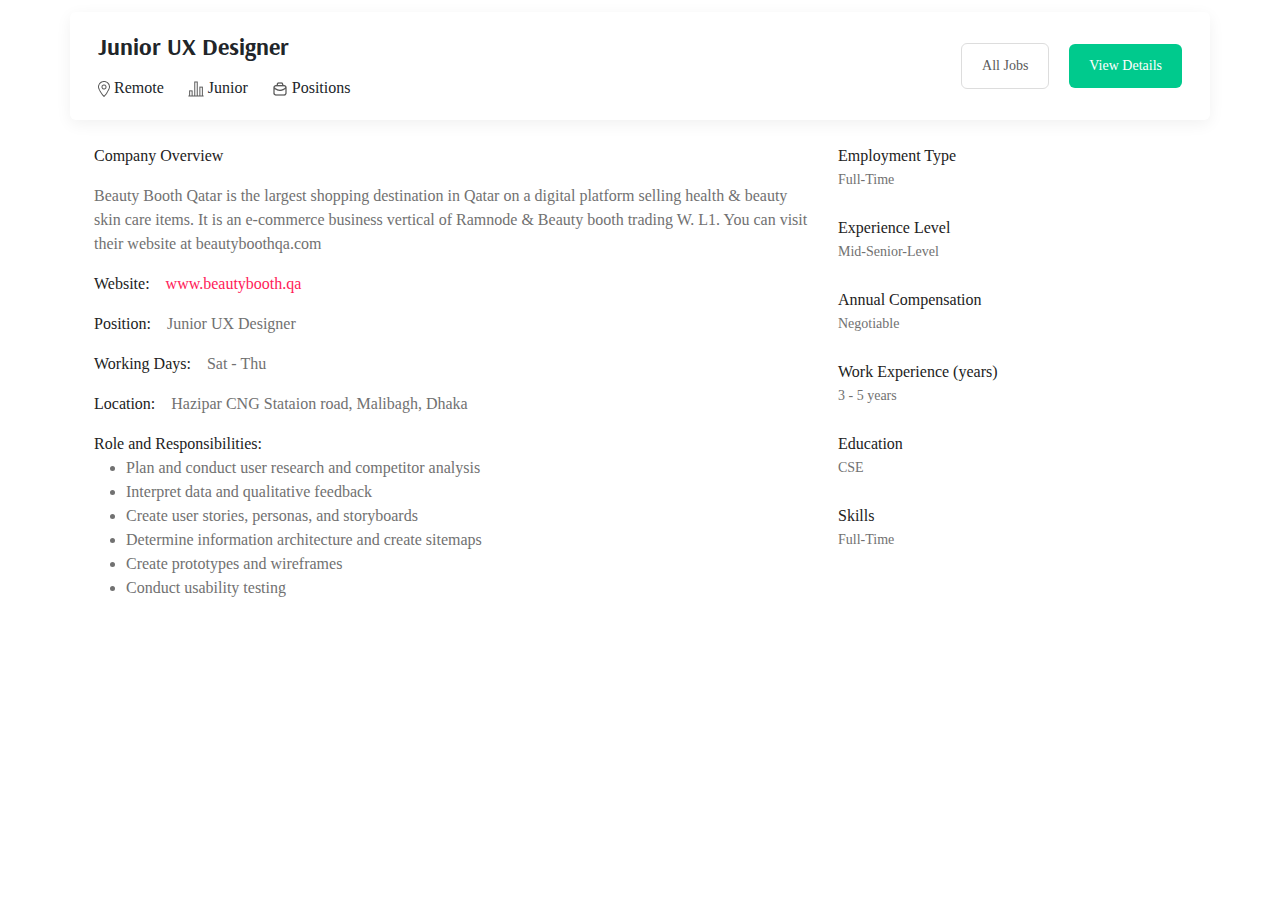
==== career-view.html @ 414e376a "start working with responsive career-view page" ====
<!DOCTYPE html>
<html lang="en">
  <head>
    <meta charset="utf-8" />
    <meta name="viewport" content="width=device-width, initial-scale=1" />
    <title>Bootstrap demo</title>
    <link
      href="https://cdn.jsdelivr.net/npm/bootstrap@5.3.3/dist/css/bootstrap.min.css"
      rel="stylesheet"
      integrity="sha384-QWTKZyjpPEjISv5WaRU9OFeRpok6YctnYmDr5pNlyT2bRjXh0JMhjY6hW+ALEwIH"
      crossorigin="anonymous"
    />
    <link rel="stylesheet" href="style.css" />
  </head>
  <body>

    <div class="container box-margin shadow-md rounded box-padding">
      <div class="row">
        <div class="col-12 col-md-8 d-flex flex-column align-items-md-start align-items-sm-center align-items-start" >
          <h6 class="mb-3 heading">Junior UX Designer</h6>
          <div class="d-flex gap-4">
            <div>
              <img src="./picture/location 1.png" alt="" />
              <span>Remote</span>
            </div>
            <div>
              <img src="./picture/graph-chart 1.png" alt="" />
              <span>Junior</span>
            </div>
            <div>
              <img src="./picture/briefcase-alt 1.png" alt="" />
              <span>Positions</span>
            </div>
          </div>
        </div>
        <div class="col-12 col-md-4 d-flex align-items-center justify-content-md-end justify-content-sm-center gap-20 mt-20 mt-lg-0">
          <button class="trans-btn p-12">All Jobs</button>
          <button class="green-btn p-12">View Details</button>
        </div>
      </div>
    </div>



    
    <div class="container p-4">
      <div class="row d-flex gap-3 gap-lg-0">
        <div class="col-12 col-lg-8 d-flex flex-column gap-3">
          <h4 class="career-view-heading">Company Overview</h4>
          <p class="career-view-para">Beauty Booth Qatar is the largest shopping destination in Qatar on a digital platform selling health & beauty skin care items. It is an e-commerce business vertical of Ramnode & Beauty booth trading W. L1. You can visit their website at beautyboothqa.com</p>
          <div class="d-flex gap-3">
            <h4 class="career-view-heading">Website: </h4>
            <span class="link">www.beautybooth.qa</span>
          </div>
          <div class="d-flex gap-3">
            <h4 class="career-view-heading">Position: </h4>
            <p class="career-view-para">Junior UX Designer</p>
          </div>
          <div class="d-flex gap-3">
            <h4 class="career-view-heading">Working Days:</h4>
            <p class="career-view-para">Sat - Thu</p>
          </div>
          <div class="d-flex gap-3">
            <h4 class="career-view-heading">Location:</h4>
            <p class="career-view-para">Hazipar CNG Stataion road, Malibagh, Dhaka</p>
          </div>
          <div>
            <h4 class="career-view-heading">Role and Responsibilities:</h4>
            <ul>
              <li class="career-view-para">Plan and conduct user research and competitor analysis</li>
              <li class="career-view-para">Interpret data and qualitative feedback</li>
              <li class="career-view-para">Create user stories, personas, and storyboards</li>
              <li class="career-view-para">Determine information architecture and create sitemaps</li>
              <li class="career-view-para">Create prototypes and wireframes</li>
              <li class="career-view-para">Conduct usability testing</li>
            </ul>
          </div>
          
        </div>
        <div class="col-12 col-lg-4 d-flex flex-column gap-4">
          <div>
            <h4 class="career-view-heading">Employment Type</h4>
            <p class="right-para">Full-Time</p>
          </div>
          <div>
            <h4 class="career-view-heading">Experience Level</h4>
            <p class="right-para">Mid-Senior-Level</p>
          </div>
          <div>
            <h4 class="career-view-heading">Annual Compensation</h4>
            <p class="right-para">Negotiable</p>
          </div>
          <div>
            <h4 class="career-view-heading">Work Experience (years)</h4>
            <p class="right-para">3 - 5 years</p>
          </div>
          <div>
            <h4 class="career-view-heading">Education</h4>
            <p class="right-para">CSE</p>
          </div>
          <div>
            <h4 class="career-view-heading">Skills</h4>
            <p class="right-para">Full-Time</p>
          </div>
        </div>
      </div>
    </div>

    <script
      src="https://cdn.jsdelivr.net/npm/bootstrap@5.3.3/dist/js/bootstrap.bundle.min.js"
      integrity="sha384-YvpcrYf0tY3lHB60NNkmXc5s9fDVZLESaAA55NDzOxhy9GkcIdslK1eN7N6jIeHz"
      crossorigin="anonymous"
    ></script>
  </body>
</html>
---- style.css ----
@import url('https://fonts.googleapis.com/css2?family=Arsenal:ital,wght@0,400;0,700;1,400;1,700&display=swap');
*{
  margin: 0;
  padding: 0;
  box-sizing: border-box;
  font-family: Roboto;
}

/* gap  */
.gap-20{
  gap: 20px;
}
.gap-12{
  gap:12px;
}
.gap-6{
  gap:6px;
}


/* margin */
.mt-20{
  margin-top: 20px;
}
.mt-32{
  margin-top: 32px;
}
.mt-44{
  margin-top: 44px;
}
.mt-16{
  margin-top: 16px;
}
.mt-12{
  margin-top: 12px;
}



.heading-h3{
  font-size: 14px;
  font-weight: 500;
  color: #222222;
  line-height: 20px;
}


h1,h2,h3,h4,h5,h6,div,p{
  padding: 0;
  margin: 0;
}
.roboto{
  font-family: Roboto;
}
.heading{
  font-size: 18px;
  font-family: Arsenal;
  font-weight: 700;
  line-height: 24px;
}
.bg-background {
  background-color: #FFF3EB;
}
.bg-icon{
  background-color: #FFF3EB;
}
.boxs{
  box-shadow: 0 4 16 0 #000000 6%;
}
.green-btn, .close-btn, .trans-btn{
  border-radius: 6px;
  background-color: #00CA8D;
  font-weight: 500;
  font-size: 12px;
  color: #FFFFFF;
  line-height: 16px;
  border: 0;
  outline: 0;
  padding: 10px 20px 10px 20px;
  width: 50%;
}
.close-btn{
  background-color: #999999;
}
.trans-btn{
  background-color: #FFFFFF;
  border: 1px solid #DDDDDD;
  color: #5A5A5A;
}
.p-12{
  padding: 12px;
}
.career-view-heading{
  font-size: 1rem;
  line-height: 24px;
  font-weight: 500;
  color: #222222;
}
.career-view-para{
  font-weight: 400;
  font-size: 1rem;
  line-height: 24px;
  color: #717171;
}
.link{
  color: #FF1A58;
  font-size: 1rem;
  line-height: 24px;
  font-weight: 400;
}
.right-para{
  font-weight: 400;
  font-size: 14px;
  color: #717171;
  line-height: 24px;
}
.fs-para{
  font-size: 14px;
  font-weight: 400;
  line-height: 24px;
}
.role{
  font-size: 14px;
  font-weight: 400;
  color: #717171;
  line-height: 20px;
}
.cart-padding{
  padding: 16px;
}
.shadow-md{
  box-shadow: 0px 4px 16px 0px #0000000F;
}
.box-padding{
  padding: 16px;
}
.box-margin{
  margin-top: 10px;
}



@media ((min-width: 576px) and (max-width: 2200px)){
  .heading{
    font-size: 24px;
    font-family: Arsenal;
    font-weight: 700;
    line-height: 28px;
  }
  .fs-para{
    font-size: 16px;
  }
  .heading-h3{
    font-size: 16px;
    font-weight: 600;
    line-height: 24px;
  }
  .role{
    font-size: 12px;
    line-height: 16px;
  }
  .green-btn, .close-btn, .trans-btn{
    font-size: 14px;
    line-height: 20px;
    padding: 12px 20px 12px 20px;
    width: fit-content;
  }
  .cart-padding{
    padding: 20px;
  }
  .p-12{
    padding: 12px 20px 12px 20px;
  }
  .box-padding{
    padding: 20px 28px 20px 28px;
  }
  .box-margin{
    margin-top: 12px;
  }
}
/* @media ((min-width: 300px) and (max-width: 575px)){
} */
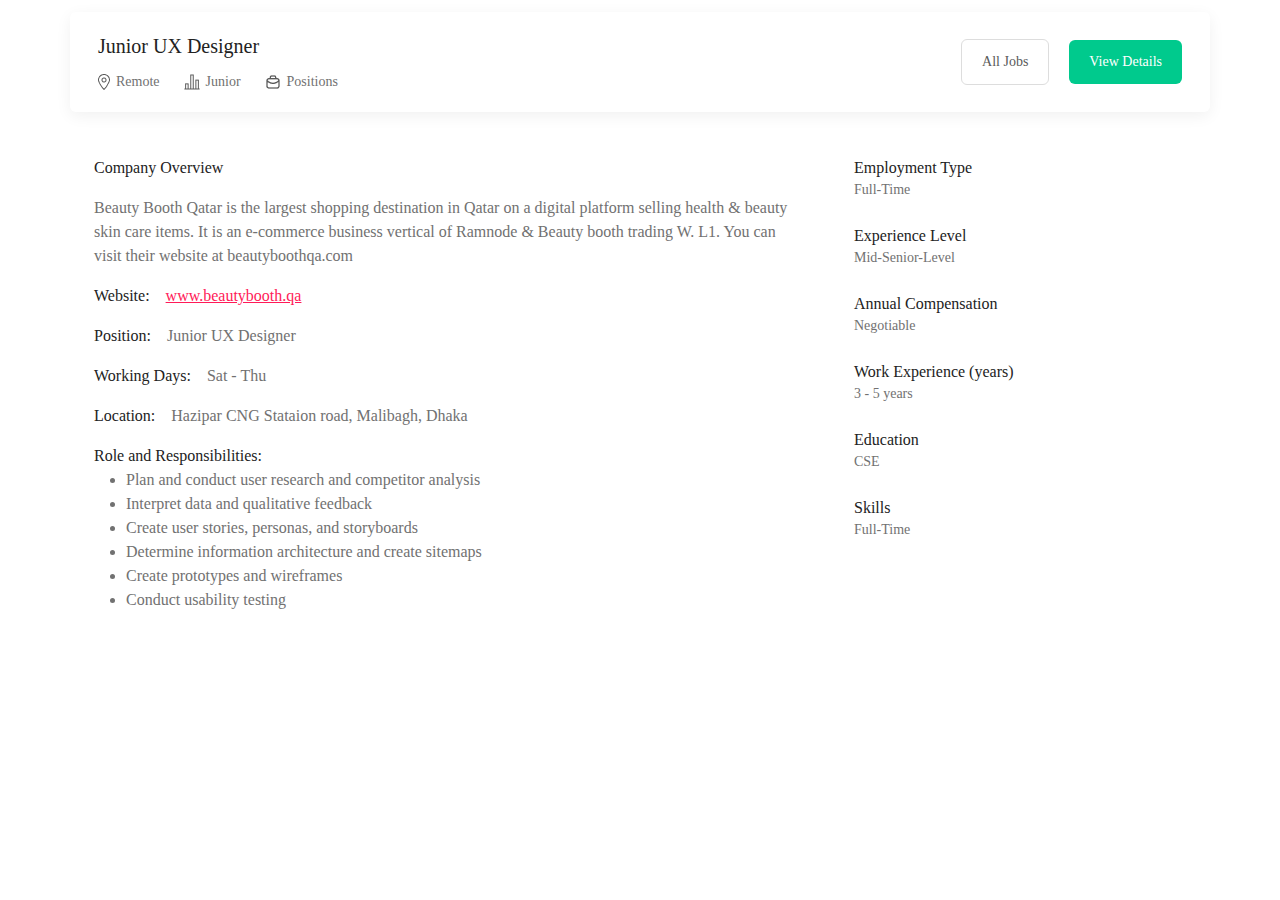
==== commit 3acae888: "career-view skitto start" ====
--- a/career-view.html
+++ b/career-view.html
@@ -16,18 +16,18 @@
 
     <div class="container box-margin shadow-md rounded box-padding">
       <div class="row">
-        <div class="col-12 col-md-8 d-flex flex-column align-items-md-start align-items-sm-center align-items-start" >
-          <h6 class="mb-3 heading">Junior UX Designer</h6>
-          <div class="d-flex gap-4">
-            <div>
+        <div class="col-12 col-md-8 d-flex flex-column align-items-md-start align-items-sm-center align-items-start gap-12" >
+          <h1 class="career-h1">Junior UX Designer</h1>
+          <div class="d-flex gap-4 para2">
+            <div class="d-flex align-items-center gap-6">
               <img src="./picture/location 1.png" alt="" />
               <span>Remote</span>
             </div>
-            <div>
+            <div class="d-flex align-items-center gap-6">
               <img src="./picture/graph-chart 1.png" alt="" />
               <span>Junior</span>
             </div>
-            <div>
+            <div class="d-flex align-items-center gap-6">
               <img src="./picture/briefcase-alt 1.png" alt="" />
               <span>Positions</span>
             </div>
@@ -40,67 +40,64 @@
       </div>
     </div>
 
-
-
-    
-    <div class="container p-4">
+    <div class="container mt-24-20 mb-33">
       <div class="row d-flex gap-3 gap-lg-0">
-        <div class="col-12 col-lg-8 d-flex flex-column gap-3">
-          <h4 class="career-view-heading">Company Overview</h4>
-          <p class="career-view-para">Beauty Booth Qatar is the largest shopping destination in Qatar on a digital platform selling health & beauty skin care items. It is an e-commerce business vertical of Ramnode & Beauty booth trading W. L1. You can visit their website at beautyboothqa.com</p>
+        <div class="col-12 col-lg-8 d-flex flex-column gap-3 box-padding2 career-shadow-md">
+          <h4 class="heading-h3">Company Overview</h4>
+          <p class="para1">Beauty Booth Qatar is the largest shopping destination in Qatar on a digital platform selling health & beauty skin care items. It is an e-commerce business vertical of Ramnode & Beauty booth trading W. L1. You can visit their website at beautyboothqa.com</p>
           <div class="d-flex gap-3">
-            <h4 class="career-view-heading">Website: </h4>
-            <span class="link">www.beautybooth.qa</span>
+            <h4 class="heading-h3">Website: </h4>
+            <a href="#" class="link">www.beautybooth.qa</a>
           </div>
           <div class="d-flex gap-3">
-            <h4 class="career-view-heading">Position: </h4>
-            <p class="career-view-para">Junior UX Designer</p>
+            <h4 class="heading-h3">Position: </h4>
+            <p class="para1">Junior UX Designer</p>
           </div>
           <div class="d-flex gap-3">
-            <h4 class="career-view-heading">Working Days:</h4>
-            <p class="career-view-para">Sat - Thu</p>
+            <h4 class="heading-h3">Working Days:</h4>
+            <p class="para1">Sat - Thu</p>
           </div>
           <div class="d-flex gap-3">
-            <h4 class="career-view-heading">Location:</h4>
-            <p class="career-view-para">Hazipar CNG Stataion road, Malibagh, Dhaka</p>
+            <h4 class="heading-h3">Location:</h4>
+            <p class="para1">Hazipar CNG Stataion road, Malibagh, Dhaka</p>
           </div>
           <div>
-            <h4 class="career-view-heading">Role and Responsibilities:</h4>
+            <h4 class="heading-h3">Role and Responsibilities:</h4>
             <ul>
-              <li class="career-view-para">Plan and conduct user research and competitor analysis</li>
-              <li class="career-view-para">Interpret data and qualitative feedback</li>
-              <li class="career-view-para">Create user stories, personas, and storyboards</li>
-              <li class="career-view-para">Determine information architecture and create sitemaps</li>
-              <li class="career-view-para">Create prototypes and wireframes</li>
-              <li class="career-view-para">Conduct usability testing</li>
+              <li class="para1">Plan and conduct user research and competitor analysis</li>
+              <li class="para1">Interpret data and qualitative feedback</li>
+              <li class="para1">Create user stories, personas, and storyboards</li>
+              <li class="para1">Determine information architecture and create sitemaps</li>
+              <li class="para1">Create prototypes and wireframes</li>
+              <li class="para1">Conduct usability testing</li>
             </ul>
           </div>
           
         </div>
-        <div class="col-12 col-lg-4 d-flex flex-column gap-4">
+        <div class="col-12 col-lg-4 d-flex flex-column gap-4 box-padding2 career-shadow-md">
           <div>
-            <h4 class="career-view-heading">Employment Type</h4>
-            <p class="right-para">Full-Time</p>
+            <h4 class="heading-h3">Employment Type</h4>
+            <p class="para2">Full-Time</p>
           </div>
           <div>
-            <h4 class="career-view-heading">Experience Level</h4>
-            <p class="right-para">Mid-Senior-Level</p>
+            <h4 class="heading-h3">Experience Level</h4>
+            <p class="para2">Mid-Senior-Level</p>
           </div>
           <div>
-            <h4 class="career-view-heading">Annual Compensation</h4>
-            <p class="right-para">Negotiable</p>
+            <h4 class="heading-h3">Annual Compensation</h4>
+            <p class="para2">Negotiable</p>
           </div>
           <div>
-            <h4 class="career-view-heading">Work Experience (years)</h4>
-            <p class="right-para">3 - 5 years</p>
+            <h4 class="heading-h3">Work Experience (years)</h4>
+            <p class="para2">3 - 5 years</p>
           </div>
           <div>
-            <h4 class="career-view-heading">Education</h4>
-            <p class="right-para">CSE</p>
+            <h4 class="heading-h3">Education</h4>
+            <p class="para2">CSE</p>
           </div>
           <div>
-            <h4 class="career-view-heading">Skills</h4>
-            <p class="right-para">Full-Time</p>
+            <h4 class="heading-h3">Skills</h4>
+            <p class="para2">Full-Time</p>
           </div>
         </div>
       </div>
--- a/style.css
+++ b/style.css
@@ -33,6 +33,9 @@
 }
 .mt-12{
   margin-top: 12px;
+}
+.mb-33{
+  margin-bottom: 33px;
 }
 
 
@@ -102,40 +105,66 @@
   line-height: 24px;
   color: #717171;
 }
+.right-para{
+  font-weight: 400;
+  font-size: 14px;
+  color: #717171;
+  line-height: 24px;
+}
+.fs-para{
+  font-size: 14px;
+  font-weight: 400;
+  line-height: 24px;
+}
+.para1{
+  font-weight: 400;
+  font-size: 14px;
+  line-height: 20px;
+  color: #717171;
+}
+.para2{
+  font-size: 12px;
+  font-weight: 400;
+  color: #717171;
+  line-height: 16px;
+}
 .link{
+  font-weight: 400;
+  font-size: 14px;
+  line-height: 24px;
   color: #FF1A58;
-  font-size: 1rem;
-  line-height: 24px;
-  font-weight: 400;
-}
-.right-para{
-  font-weight: 400;
-  font-size: 14px;
-  color: #717171;
-  line-height: 24px;
-}
-.fs-para{
-  font-size: 14px;
-  font-weight: 400;
-  line-height: 24px;
-}
-.role{
-  font-size: 14px;
-  font-weight: 400;
-  color: #717171;
-  line-height: 20px;
 }
 .cart-padding{
   padding: 16px;
 }
+.career-h1{
+  font-weight: 500;
+  font-size: 16px;
+  line-height: 24px;
+  color: #222222;
+}
 .shadow-md{
   box-shadow: 0px 4px 16px 0px #0000000F;
 }
+.career-shadow-md{
+  box-shadow: 0px 4px 16px 0px #0000000F;
+}
 .box-padding{
   padding: 16px;
 }
+.box-padding2{
+  padding:16px 12px 16px 12px;
+}
 .box-margin{
   margin-top: 10px;
+}
+.mt-24-20{
+  margin-top: 24px;
+}
+.skitto{
+  padding: 6px 18px 6px 18px;
+  border-radius: 20px 0px 0px 0px;
+  color: #F1F2F7;
 }
 
 
@@ -152,12 +181,15 @@
   }
   .heading-h3{
     font-size: 16px;
-    font-weight: 600;
     line-height: 24px;
   }
-  .role{
-    font-size: 12px;
-    line-height: 16px;
+  .para2{
+    font-size: 14px;
+    line-height: 20px;
+  }
+  .para1{
+    font-size: 16px;
+    line-height: 24px;
   }
   .green-btn, .close-btn, .trans-btn{
     font-size: 14px;
@@ -174,9 +206,25 @@
   .box-padding{
     padding: 20px 28px 20px 28px;
   }
+  .box-padding2{
+    padding:24px;
+  }
   .box-margin{
     margin-top: 12px;
   }
+  .mt-24-20{
+    margin-top: 20px;
+  }
+  .link{
+    font-size: 16px;
+  }
+  .career-shadow-md{
+    box-shadow:none;
+  }
+  .career-h1{
+    font-size: 20px;
+    line-height: 28px;
+  }
 }
 /* @media ((min-width: 300px) and (max-width: 575px)){
 } */
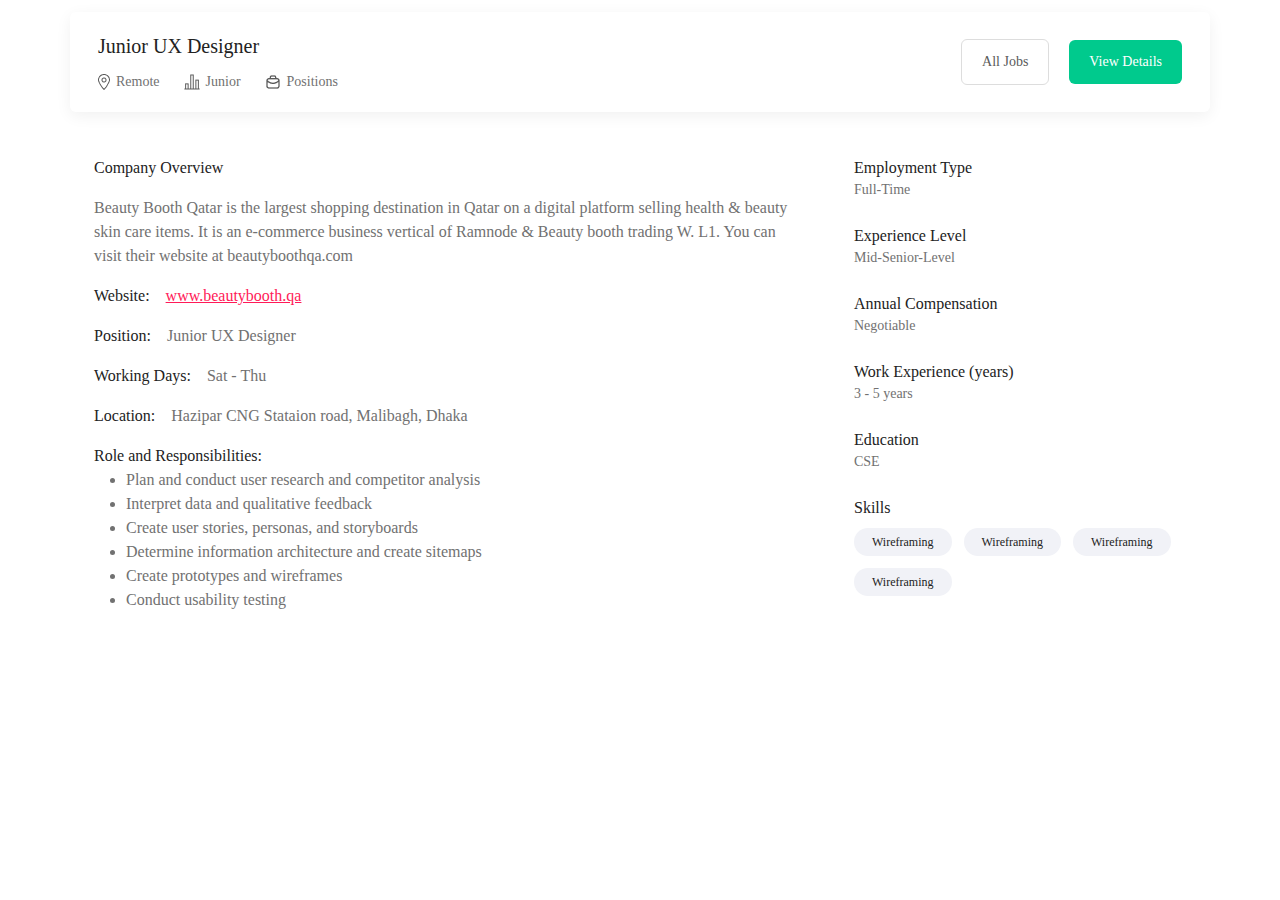
==== commit 285f949b: "skitto  complete and responsive also" ====
--- a/career-view.html
+++ b/career-view.html
@@ -95,9 +95,14 @@
             <h4 class="heading-h3">Education</h4>
             <p class="para2">CSE</p>
           </div>
-          <div>
+          <div class="d-flex flex-column gap-2">
             <h4 class="heading-h3">Skills</h4>
-            <p class="para2">Full-Time</p>
+            <div class="skitto d-flex flex-wrap gap-12">
+              <p class="skitto-el">Wireframing</p>
+              <p class="skitto-el">Wireframing</p>
+              <p class="skitto-el">Wireframing</p>
+              <p class="skitto-el">Wireframing</p>
+            </div>
           </div>
         </div>
       </div>
--- a/style.css
+++ b/style.css
@@ -16,6 +16,8 @@
 .gap-6{
   gap:6px;
 }
+
+
 
 
 /* margin */
@@ -162,9 +164,16 @@
   margin-top: 24px;
 }
 .skitto{
+
+  font-weight: 400;
+  font-size: 12px;
+  line-height: 16px;
+  color: #222222;
+}
+.skitto-el{
   padding: 6px 18px 6px 18px;
-  border-radius: 20px 0px 0px 0px;
-  color: #F1F2F7;
+  border-radius: 20px;
+  background-color: #F1F2F7;
 }
 
 
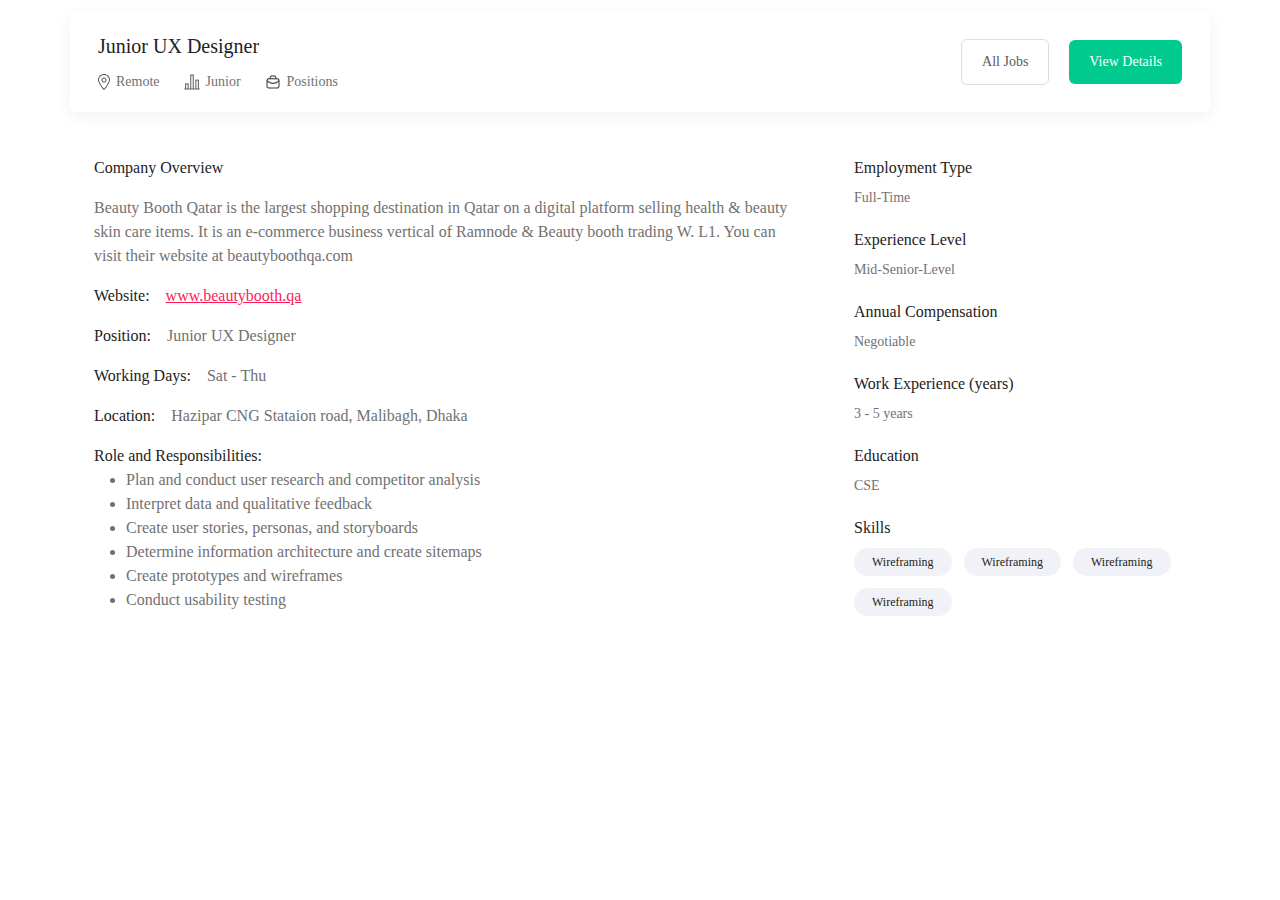
==== commit a89ac1f8: "complete career-view page" ====
--- a/career-view.html
+++ b/career-view.html
@@ -43,26 +43,26 @@
     <div class="container mt-24-20 mb-33">
       <div class="row d-flex gap-3 gap-lg-0">
         <div class="col-12 col-lg-8 d-flex flex-column gap-3 box-padding2 career-shadow-md">
-          <h4 class="heading-h3">Company Overview</h4>
+          <h3 class="heading-h3">Company Overview</h3>
           <p class="para1">Beauty Booth Qatar is the largest shopping destination in Qatar on a digital platform selling health & beauty skin care items. It is an e-commerce business vertical of Ramnode & Beauty booth trading W. L1. You can visit their website at beautyboothqa.com</p>
           <div class="d-flex gap-3">
-            <h4 class="heading-h3">Website: </h4>
+            <h3 class="heading-h3">Website: </h3>
             <a href="#" class="link">www.beautybooth.qa</a>
           </div>
           <div class="d-flex gap-3">
-            <h4 class="heading-h3">Position: </h4>
+            <h3 class="heading-h3">Position: </h3>
             <p class="para1">Junior UX Designer</p>
           </div>
           <div class="d-flex gap-3">
-            <h4 class="heading-h3">Working Days:</h4>
+            <h3 class="heading-h3">Working Days:</h3>
             <p class="para1">Sat - Thu</p>
           </div>
           <div class="d-flex gap-3">
-            <h4 class="heading-h3">Location:</h4>
+            <h3 class="heading-h3">Location:</h3>
             <p class="para1">Hazipar CNG Stataion road, Malibagh, Dhaka</p>
           </div>
           <div>
-            <h4 class="heading-h3">Role and Responsibilities:</h4>
+            <h3 class="heading-h3">Role and Responsibilities:</h3>
             <ul>
               <li class="para1">Plan and conduct user research and competitor analysis</li>
               <li class="para1">Interpret data and qualitative feedback</li>
@@ -74,29 +74,29 @@
           </div>
           
         </div>
-        <div class="col-12 col-lg-4 d-flex flex-column gap-4 box-padding2 career-shadow-md">
-          <div>
-            <h4 class="heading-h3">Employment Type</h4>
+        <div class="col-12 col-lg-4 d-flex flex-column gap-20 box-padding2 career-shadow-md">
+          <div class="d-flex flex-column gap-2">
+            <h3 class="heading-h3">Employment Type</h3>
             <p class="para2">Full-Time</p>
           </div>
-          <div>
-            <h4 class="heading-h3">Experience Level</h4>
+          <div class="d-flex flex-column gap-2">
+            <h3 class="heading-h3">Experience Level</h3>
             <p class="para2">Mid-Senior-Level</p>
           </div>
-          <div>
-            <h4 class="heading-h3">Annual Compensation</h4>
+          <div class="d-flex flex-column gap-2">
+            <h3 class="heading-h3">Annual Compensation</h3>
             <p class="para2">Negotiable</p>
           </div>
-          <div>
-            <h4 class="heading-h3">Work Experience (years)</h4>
+          <div class="d-flex flex-column gap-2">
+            <h3 class="heading-h3">Work Experience (years)</h3>
             <p class="para2">3 - 5 years</p>
           </div>
-          <div>
-            <h4 class="heading-h3">Education</h4>
+          <div class="d-flex flex-column gap-2">
+            <h3 class="heading-h3">Education</h3>
             <p class="para2">CSE</p>
           </div>
           <div class="d-flex flex-column gap-2">
-            <h4 class="heading-h3">Skills</h4>
+            <h3 class="heading-h3">Skills</h3>
             <div class="skitto d-flex flex-wrap gap-12">
               <p class="skitto-el">Wireframing</p>
               <p class="skitto-el">Wireframing</p>
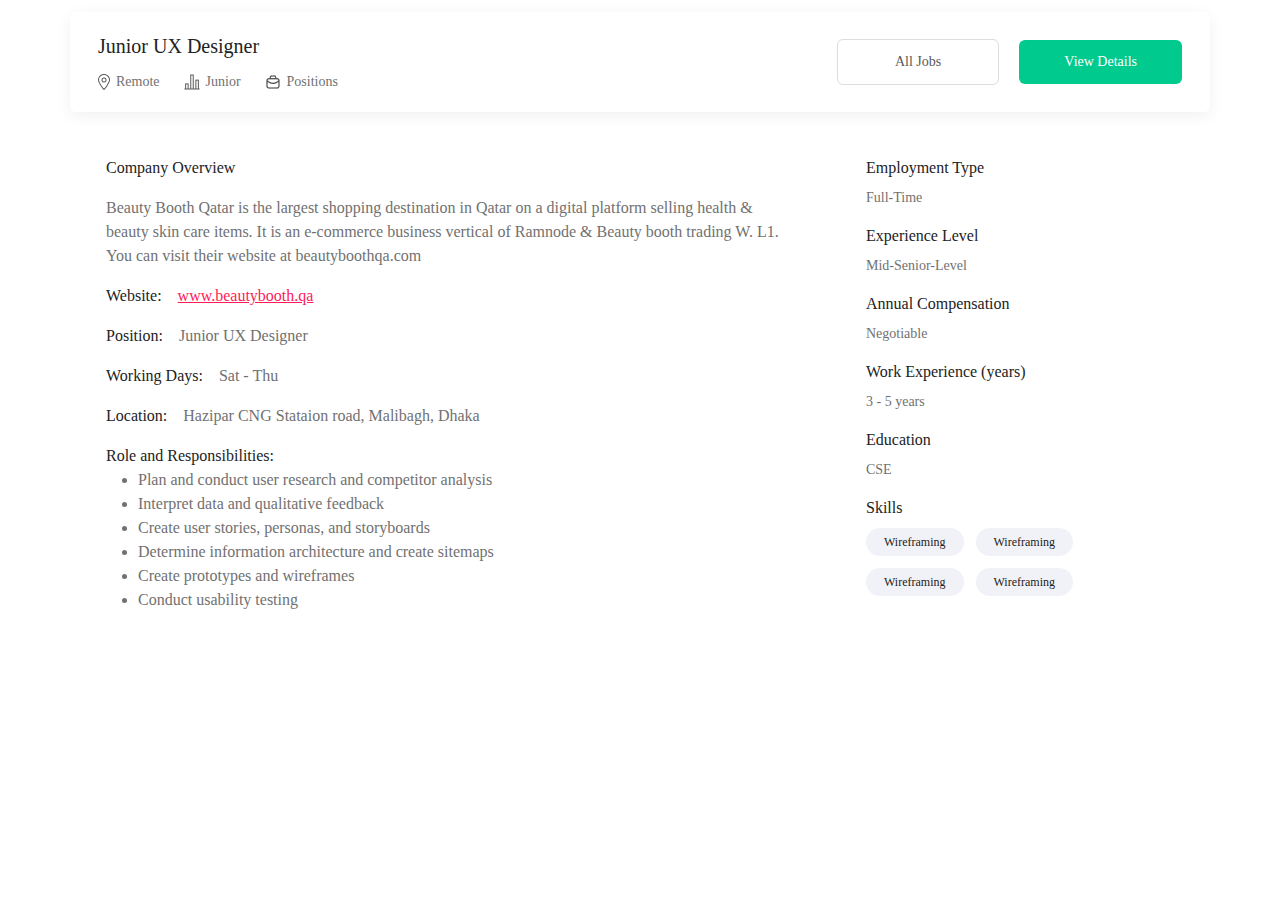
==== commit 06eca120: "bug fixing on..." ====
--- a/career-view.html
+++ b/career-view.html
@@ -13,10 +13,11 @@
     <link rel="stylesheet" href="style.css" />
   </head>
   <body>
-
     <div class="container box-margin shadow-md rounded box-padding">
       <div class="row">
-        <div class="col-12 col-md-8 d-flex flex-column align-items-md-start align-items-sm-center align-items-start gap-12" >
+        <div
+          class="col-12 col-md-8 d-flex flex-column align-items-md-start align-items-sm-center align-items-start gap-12"
+        >
           <h1 class="career-h1">Junior UX Designer</h1>
           <div class="d-flex gap-4 para2">
             <div class="d-flex align-items-center gap-6">
@@ -33,7 +34,9 @@
             </div>
           </div>
         </div>
-        <div class="col-12 col-md-4 d-flex align-items-center justify-content-md-end justify-content-sm-center gap-20 mt-20 mt-lg-0">
+        <div
+          class="col-12 col-md-4 d-flex align-items-center justify-content-md-end justify-content-sm-center gap-20 mt-20 mt-lg-0"
+        >
           <button class="trans-btn p-12">All Jobs</button>
           <button class="green-btn p-12">View Details</button>
         </div>
@@ -42,39 +45,56 @@
 
     <div class="container mt-24-20 mb-33">
       <div class="row d-flex gap-3 gap-lg-0">
-        <div class="col-12 col-lg-8 d-flex flex-column gap-3 box-padding2 career-shadow-md">
-          <h3 class="heading-h3">Company Overview</h3>
-          <p class="para1">Beauty Booth Qatar is the largest shopping destination in Qatar on a digital platform selling health & beauty skin care items. It is an e-commerce business vertical of Ramnode & Beauty booth trading W. L1. You can visit their website at beautyboothqa.com</p>
-          <div class="d-flex gap-3">
-            <h3 class="heading-h3">Website: </h3>
-            <a href="#" class="link">www.beautybooth.qa</a>
+        <div
+          class="col-12 col-lg-8"
+        >
+          <div class="career-shadow-md box-padding2 d-flex flex-column gap-3 rounded">
+            <h3 class="heading-h3">Company Overview</h3>
+            <p class="para1">
+              Beauty Booth Qatar is the largest shopping destination in Qatar on
+              a digital platform selling health & beauty skin care items. It is
+              an e-commerce business vertical of Ramnode & Beauty booth trading
+              W. L1. You can visit their website at beautyboothqa.com
+            </p>
+            <div class="d-flex gap-3 d-flex align-items-center">
+              <h3 class="heading-h3">Website:</h3>
+              <a href="#" class="link">www.beautybooth.qa</a>
+            </div>
+            <div class="d-flex gap-3">
+              <h3 class="heading-h3">Position:</h3>
+              <p class="para1">Junior UX Designer</p>
+            </div>
+            <div class="d-flex gap-3">
+              <h3 class="heading-h3">Working Days:</h3>
+              <p class="para1">Sat - Thu</p>
+            </div>
+            <div class="d-flex gap-3">
+              <h3 class="heading-h3">Location:</h3>
+              <p class="para1">Hazipar CNG Stataion road, Malibagh, Dhaka</p>
+            </div>
+            <div>
+              <h3 class="heading-h3">Role and Responsibilities:</h3>
+              <ul>
+                <li class="para1">
+                  Plan and conduct user research and competitor analysis
+                </li>
+                <li class="para1">Interpret data and qualitative feedback</li>
+                <li class="para1">
+                  Create user stories, personas, and storyboards
+                </li>
+                <li class="para1">
+                  Determine information architecture and create sitemaps
+                </li>
+                <li class="para1">Create prototypes and wireframes</li>
+                <li class="para1">Conduct usability testing</li>
+              </ul>
+            </div>
           </div>
-          <div class="d-flex gap-3">
-            <h3 class="heading-h3">Position: </h3>
-            <p class="para1">Junior UX Designer</p>
-          </div>
-          <div class="d-flex gap-3">
-            <h3 class="heading-h3">Working Days:</h3>
-            <p class="para1">Sat - Thu</p>
-          </div>
-          <div class="d-flex gap-3">
-            <h3 class="heading-h3">Location:</h3>
-            <p class="para1">Hazipar CNG Stataion road, Malibagh, Dhaka</p>
-          </div>
-          <div>
-            <h3 class="heading-h3">Role and Responsibilities:</h3>
-            <ul>
-              <li class="para1">Plan and conduct user research and competitor analysis</li>
-              <li class="para1">Interpret data and qualitative feedback</li>
-              <li class="para1">Create user stories, personas, and storyboards</li>
-              <li class="para1">Determine information architecture and create sitemaps</li>
-              <li class="para1">Create prototypes and wireframes</li>
-              <li class="para1">Conduct usability testing</li>
-            </ul>
-          </div>
-          
         </div>
-        <div class="col-12 col-lg-4 d-flex flex-column gap-20 box-padding2 career-shadow-md">
+        <div
+          class="col-12 col-lg-4"
+        >
+        <div class="career-shadow-md box-padding2 d-flex flex-column gap-3 rounded">
           <div class="d-flex flex-column gap-2">
             <h3 class="heading-h3">Employment Type</h3>
             <p class="para2">Full-Time</p>
@@ -105,6 +125,7 @@
             </div>
           </div>
         </div>
+        </div>
       </div>
     </div>
 
--- a/style.css
+++ b/style.css
@@ -84,7 +84,18 @@
   padding: 10px 20px 10px 20px;
   width: 50%;
 }
-.close-btn{
+.index-green-btn, .index-close-btn{
+  border-radius: 6px;
+  background-color: #00CA8D;
+  font-weight: 500;
+  font-size: 12px;
+  color: #FFFFFF;
+  line-height: 16px;
+  border: 0;
+  outline: 0;
+  padding: 10px 20px 10px 20px;
+}
+.close-btn, .index-close-btn{
   background-color: #999999;
 }
 .trans-btn{
@@ -200,11 +211,10 @@
     font-size: 16px;
     line-height: 24px;
   }
-  .green-btn, .close-btn, .trans-btn{
+  .green-btn, .close-btn, .trans-btn, .index-green-btn, .index-close-btn{
     font-size: 14px;
     line-height: 20px;
     padding: 12px 20px 12px 20px;
-    width: fit-content;
   }
   .cart-padding{
     padding: 20px;
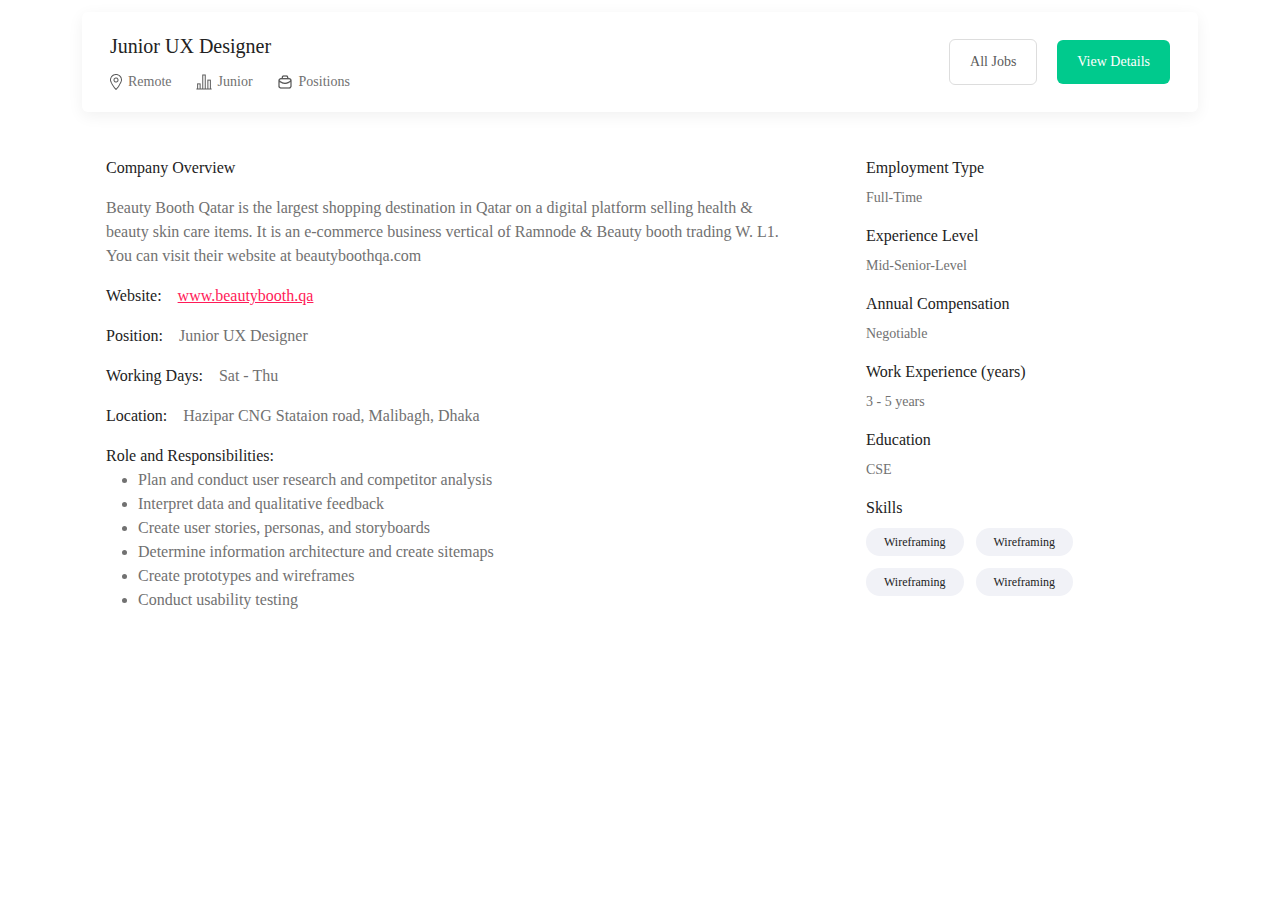
==== commit c8839891: "career-view shadow width problem fixed" ====
--- a/career-view.html
+++ b/career-view.html
@@ -13,42 +13,48 @@
     <link rel="stylesheet" href="style.css" />
   </head>
   <body>
-    <div class="container box-margin shadow-md rounded box-padding">
+    <div class="container box-margin ">
       <div class="row">
-        <div
-          class="col-12 col-md-8 d-flex flex-column align-items-md-start align-items-sm-center align-items-start gap-12"
-        >
-          <h1 class="career-h1">Junior UX Designer</h1>
-          <div class="d-flex gap-4 para2">
-            <div class="d-flex align-items-center gap-6">
-              <img src="./picture/location 1.png" alt="" />
-              <span>Remote</span>
+        <div class="col-12">
+          <div class="shadow-md rounded box-padding">
+          <div class="row">
+            <div
+              class="col-12 col-md-8 d-flex flex-column align-items-md-start align-items-sm-center align-items-start gap-12"
+            >
+              <h1 class="career-h1">Junior UX Designer</h1>
+              <div class="d-flex gap-4 para2">
+                <div class="d-flex align-items-center gap-6">
+                  <img src="./picture/location 1.png" alt="" />
+                  <span>Remote</span>
+                </div>
+                <div class="d-flex align-items-center gap-6">
+                  <img src="./picture/graph-chart 1.png" alt="" />
+                  <span>Junior</span>
+                </div>
+                <div class="d-flex align-items-center gap-6">
+                  <img src="./picture/briefcase-alt 1.png" alt="" />
+                  <span>Positions</span>
+                </div>
+              </div>
             </div>
-            <div class="d-flex align-items-center gap-6">
-              <img src="./picture/graph-chart 1.png" alt="" />
-              <span>Junior</span>
-            </div>
-            <div class="d-flex align-items-center gap-6">
-              <img src="./picture/briefcase-alt 1.png" alt="" />
-              <span>Positions</span>
+            <div
+              class="col-12 col-md-4 d-flex align-items-center justify-content-md-end justify-content-sm-center gap-20 mt-20 mt-lg-0"
+            >
+              <button class="trans-btn p-12">All Jobs</button>
+              <button class="green-btn p-12">View Details</button>
             </div>
           </div>
-        </div>
-        <div
-          class="col-12 col-md-4 d-flex align-items-center justify-content-md-end justify-content-sm-center gap-20 mt-20 mt-lg-0"
-        >
-          <button class="trans-btn p-12">All Jobs</button>
-          <button class="green-btn p-12">View Details</button>
+          </div>
         </div>
       </div>
     </div>
 
     <div class="container mt-24-20 mb-33">
       <div class="row d-flex gap-3 gap-lg-0">
-        <div
-          class="col-12 col-lg-8"
-        >
-          <div class="career-shadow-md box-padding2 d-flex flex-column gap-3 rounded">
+        <div class="col-12 col-lg-8">
+          <div
+            class="career-shadow-md box-padding2 d-flex flex-column gap-3 rounded"
+          >
             <h3 class="heading-h3">Company Overview</h3>
             <p class="para1">
               Beauty Booth Qatar is the largest shopping destination in Qatar on
@@ -91,40 +97,40 @@
             </div>
           </div>
         </div>
-        <div
-          class="col-12 col-lg-4"
-        >
-        <div class="career-shadow-md box-padding2 d-flex flex-column gap-3 rounded">
-          <div class="d-flex flex-column gap-2">
-            <h3 class="heading-h3">Employment Type</h3>
-            <p class="para2">Full-Time</p>
-          </div>
-          <div class="d-flex flex-column gap-2">
-            <h3 class="heading-h3">Experience Level</h3>
-            <p class="para2">Mid-Senior-Level</p>
-          </div>
-          <div class="d-flex flex-column gap-2">
-            <h3 class="heading-h3">Annual Compensation</h3>
-            <p class="para2">Negotiable</p>
-          </div>
-          <div class="d-flex flex-column gap-2">
-            <h3 class="heading-h3">Work Experience (years)</h3>
-            <p class="para2">3 - 5 years</p>
-          </div>
-          <div class="d-flex flex-column gap-2">
-            <h3 class="heading-h3">Education</h3>
-            <p class="para2">CSE</p>
-          </div>
-          <div class="d-flex flex-column gap-2">
-            <h3 class="heading-h3">Skills</h3>
-            <div class="skitto d-flex flex-wrap gap-12">
-              <p class="skitto-el">Wireframing</p>
-              <p class="skitto-el">Wireframing</p>
-              <p class="skitto-el">Wireframing</p>
-              <p class="skitto-el">Wireframing</p>
+        <div class="col-12 col-lg-4">
+          <div
+            class="career-shadow-md box-padding2 d-flex flex-column gap-3 rounded"
+          >
+            <div class="d-flex flex-column gap-2">
+              <h3 class="heading-h3">Employment Type</h3>
+              <p class="para2">Full-Time</p>
+            </div>
+            <div class="d-flex flex-column gap-2">
+              <h3 class="heading-h3">Experience Level</h3>
+              <p class="para2">Mid-Senior-Level</p>
+            </div>
+            <div class="d-flex flex-column gap-2">
+              <h3 class="heading-h3">Annual Compensation</h3>
+              <p class="para2">Negotiable</p>
+            </div>
+            <div class="d-flex flex-column gap-2">
+              <h3 class="heading-h3">Work Experience (years)</h3>
+              <p class="para2">3 - 5 years</p>
+            </div>
+            <div class="d-flex flex-column gap-2">
+              <h3 class="heading-h3">Education</h3>
+              <p class="para2">CSE</p>
+            </div>
+            <div class="d-flex flex-column gap-2">
+              <h3 class="heading-h3">Skills</h3>
+              <div class="skitto d-flex flex-wrap gap-12">
+                <p class="skitto-el">Wireframing</p>
+                <p class="skitto-el">Wireframing</p>
+                <p class="skitto-el">Wireframing</p>
+                <p class="skitto-el">Wireframing</p>
+              </div>
             </div>
           </div>
-        </div>
         </div>
       </div>
     </div>
--- a/style.css
+++ b/style.css
@@ -5,6 +5,9 @@
   box-sizing: border-box;
   font-family: Roboto;
 }
+body{
+  overflow-x: hidden;
+}
 
 /* gap  */
 .gap-20{
@@ -215,6 +218,7 @@
     font-size: 14px;
     line-height: 20px;
     padding: 12px 20px 12px 20px;
+    width: fit-content;
   }
   .cart-padding{
     padding: 20px;
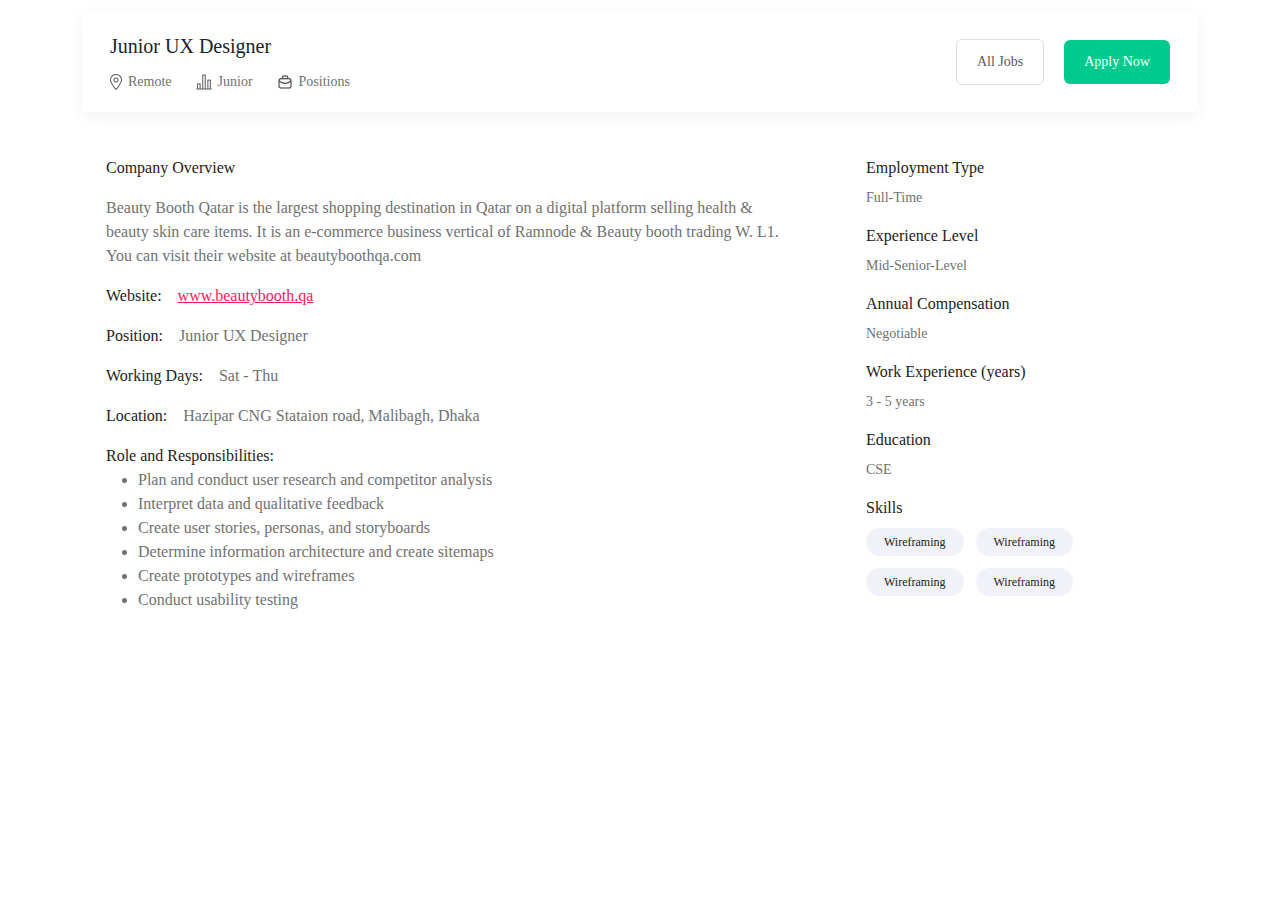
==== commit a9209d7a: "let's solve some issue" ====
--- a/career-view.html
+++ b/career-view.html
@@ -41,7 +41,7 @@
               class="col-12 col-md-4 d-flex align-items-center justify-content-md-end justify-content-sm-center gap-20 mt-20 mt-lg-0"
             >
               <button class="trans-btn p-12">All Jobs</button>
-              <button class="green-btn p-12">View Details</button>
+              <button class="green-btn p-12">Apply Now</button>
             </div>
           </div>
           </div>
